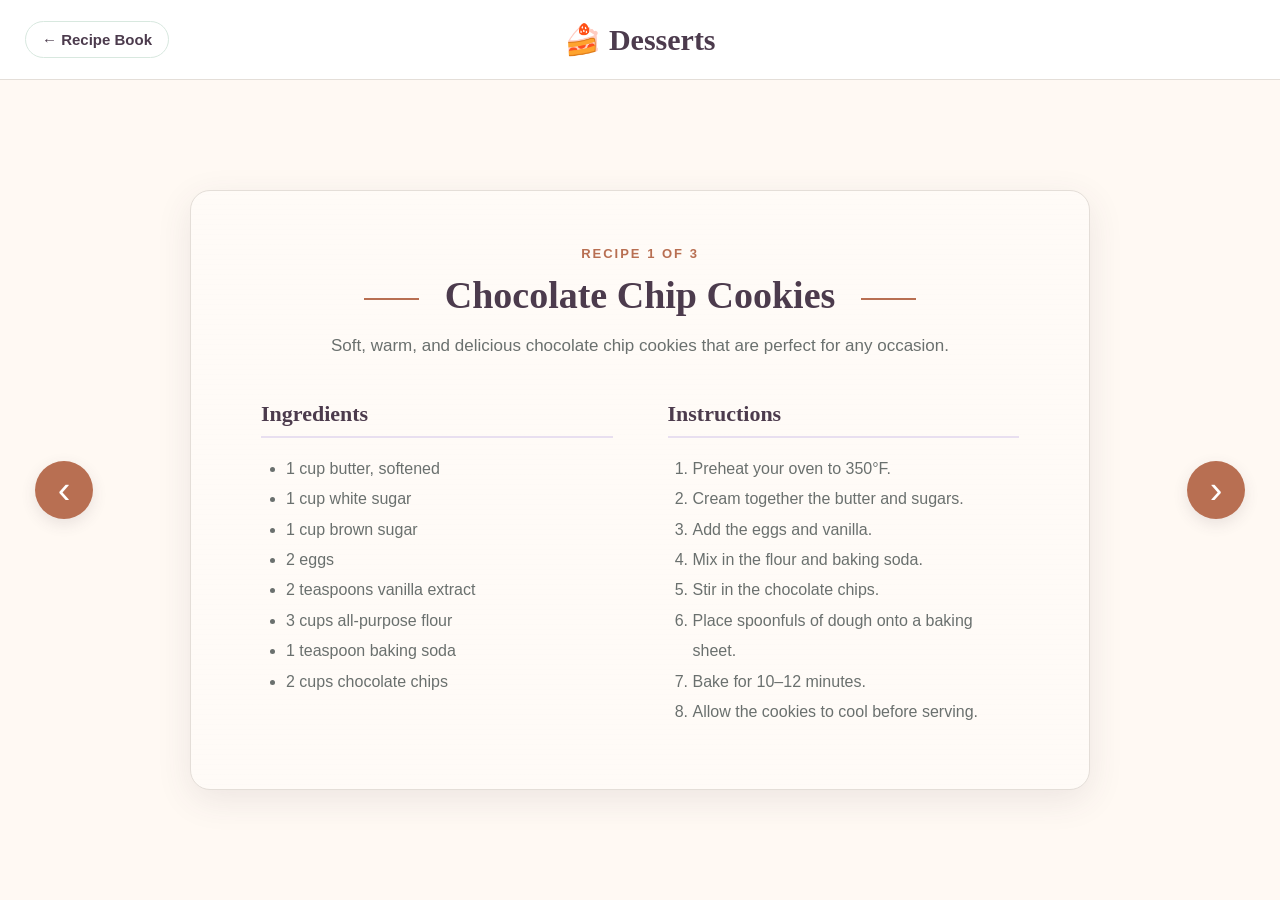
==== desserts.html @ e3890af0 "Add files via upload Initial upload" ====
<!DOCTYPE html>
<html lang="en">
<head>
    <meta charset="UTF-8">
    <meta name="viewport" content="width=device-width, initial-scale=1.0">

    <title>Dessert Recipes</title>

    <link rel="stylesheet" href="style.css">
</head>

<body>

    <!-- Navigation -->
    <nav class="navbar">

        <a href="index.html" class="home-button">
            ← Recipe Book
        </a>

        <h1>🍰 Desserts</h1>

    </nav>


    <!-- Recipe Book -->
    <main class="recipe-container">

        <!-- Left Arrow -->
        <button class="page-arrow left-arrow" onclick="previousRecipe()">
            ‹
        </button>


        <!-- Recipe Page -->
        <article class="recipe-page">

            <div class="recipe-number" id="recipeNumber">
                Recipe 1 of 3
            </div>

            <h2 id="recipeTitle">
                Chocolate Chip Cookies
            </h2>

            <p class="description" id="recipeDescription">
                Soft, warm, and delicious chocolate chip cookies
                that are perfect for any occasion.
            </p>


            <div class="recipe-content">

                <!-- Ingredients -->
                <section>

                    <h3>Ingredients</h3>

                    <ul id="ingredients">
                        <li>1 cup butter, softened</li>
                        <li>1 cup white sugar</li>
                        <li>1 cup brown sugar</li>
                        <li>2 eggs</li>
                        <li>2 teaspoons vanilla extract</li>
                        <li>3 cups all-purpose flour</li>
                        <li>1 teaspoon baking soda</li>
                        <li>2 cups chocolate chips</li>
                    </ul>

                </section>


                <!-- Instructions -->
                <section>

                    <h3>Instructions</h3>

                    <ol id="instructions">
                        <li>Preheat your oven to 350°F.</li>
                        <li>Cream together the butter and sugars.</li>
                        <li>Add the eggs and vanilla.</li>
                        <li>Mix in the flour and baking soda.</li>
                        <li>Stir in the chocolate chips.</li>
                        <li>Place spoonfuls of dough onto a baking sheet.</li>
                        <li>Bake for 10–12 minutes.</li>
                        <li>Allow the cookies to cool before serving.</li>
                    </ol>

                </section>

            </div>

        </article>


        <!-- Right Arrow -->
        <button class="page-arrow right-arrow" onclick="nextRecipe()">
            ›
        </button>

    </main>


    <!-- JavaScript -->
    <script>

        const recipes = [

            {
                title: "Chocolate Chip Cookies",

                description:
                    "Soft, warm, and delicious chocolate chip cookies that are perfect for any occasion.",

                ingredients: [
                    "1 cup butter, softened",
                    "1 cup white sugar",
                    "1 cup brown sugar",
                    "2 eggs",
                    "2 teaspoons vanilla extract",
                    "3 cups all-purpose flour",
                    "1 teaspoon baking soda",
                    "2 cups chocolate chips"
                ],

                instructions: [
                    "Preheat your oven to 350°F.",
                    "Cream together the butter and sugars.",
                    "Add the eggs and vanilla.",
                    "Mix in the flour and baking soda.",
                    "Stir in the chocolate chips.",
                    "Place spoonfuls of dough onto a baking sheet.",
                    "Bake for 10–12 minutes.",
                    "Allow the cookies to cool before serving."
                ]
            },


            {
                title: "Classic Cheesecake",

                description:
                    "A creamy cheesecake with a buttery biscuit crust.",

                ingredients: [
                    "2 cups graham cracker crumbs",
                    "½ cup melted butter",
                    "24 oz cream cheese",
                    "1 cup sugar",
                    "3 eggs",
                    "1 teaspoon vanilla extract",
                    "1 cup sour cream"
                ],

                instructions: [
                    "Preheat the oven to 325°F.",
                    "Mix the crumbs and melted butter.",
                    "Press the mixture into a cake pan.",
                    "Beat the cream cheese and sugar together.",
                    "Add the eggs and vanilla.",
                    "Mix in the sour cream.",
                    "Pour the filling over the crust.",
                    "Bake for 55–60 minutes.",
                    "Cool completely before serving."
                ]
            },


            {
                title: "Strawberry Shortcake",

                description:
                    "Sweet strawberries, fluffy whipped cream, and soft shortcake come together in this classic dessert.",

                ingredients: [
                    "2 cups strawberries",
                    "¼ cup sugar",
                    "2 cups flour",
                    "¼ cup sugar",
                    "1 tablespoon baking powder",
                    "½ cup butter",
                    "¾ cup milk",
                    "1 cup whipped cream"
                ],

                instructions: [
                    "Slice the strawberries.",
                    "Mix them with sugar and set aside.",
                    "Mix the flour, sugar, and baking powder.",
                    "Cut in the butter.",
                    "Add the milk and mix gently.",
                    "Bake at 425°F for about 15 minutes.",
                    "Allow the shortcakes to cool.",
                    "Top with strawberries and whipped cream."
                ]
            }

        ];


        let currentRecipe = 0;


        function displayRecipe() {

            const recipe = recipes[currentRecipe];


            // Change recipe number
            document.getElementById("recipeNumber").textContent =
                `Recipe ${currentRecipe + 1} of ${recipes.length}`;


            // Change title
            document.getElementById("recipeTitle").textContent =
                recipe.title;


            // Change description
            document.getElementById("recipeDescription").textContent =
                recipe.description;


            // Change ingredients
            const ingredientsList =
                document.getElementById("ingredients");

            ingredientsList.innerHTML = "";

            recipe.ingredients.forEach(function(ingredient) {

                const li = document.createElement("li");

                li.textContent = ingredient;

                ingredientsList.appendChild(li);

            });


            // Change instructions
            const instructionsList =
                document.getElementById("instructions");

            instructionsList.innerHTML = "";

            recipe.instructions.forEach(function(instruction) {

                const li = document.createElement("li");

                li.textContent = instruction;

                instructionsList.appendChild(li);

            });

        }


        function nextRecipe() {

            currentRecipe++;

            if (currentRecipe >= recipes.length) {
                currentRecipe = 0;
            }

            displayRecipe();

        }


        function previousRecipe() {

            currentRecipe--;

            if (currentRecipe < 0) {
                currentRecipe = recipes.length - 1;
            }

            displayRecipe();

        }

    </script>

</body>
</html>
---- style.css ----
* {
    box-sizing: border-box;
    margin: 0;
    padding: 0;
}

body {
    font-family: "Trebuchet MS", Arial, sans-serif;
    background-color: #FFF9F3;
    color: #4C3B4D;
    min-height: 100vh;
    display: flex;
    flex-direction: column;
}

/* -------- HEADER-------*/

header {
    text-align: center;
    background-color: #E8DFF0;
    color: #4C3B4D;
    padding: 55px 20px;
}

header h1 {
    font-family: Georgia, "Times New Roman", serif;
    font-size: 48px;
    font-weight: 600;
    margin-bottom: 12px;
}

header p {
    font-size: 18px;
    color: #6A706E;
}

/* ----------MAIN----------*/

main {
    flex: 1;
    padding: 60px 20px;
}

/* ---------SECTION DIVIDER-----*/

.section-divider {
    width: 70px;
    height: 3px;
    background-color: #B86F52;
    border-radius: 10px;
    margin: 25px auto 40px;
}

/* -------------CATEGORY CONTAINERS---------*/

.categories {
    max-width: 950px;
    margin: auto;
    display: grid;
    grid-template-columns: 1fr 1fr;
    gap: 24px;
}

.category {
    background-color: #FFFFFF;
    min-height: 210px;
    padding: 32px;

    border: 1px solid #E4DED8;
    border-radius: 18px;

    display: flex;
    align-items: center;
    justify-content: space-between;

    box-shadow: 0 6px 20px rgba(76, 59, 77, 0.08);

    transition:
        transform 0.25s ease,
        box-shadow 0.25s ease;
}

/* Card hover */

.category:hover {
    transform: translateY(-5px);
    box-shadow: 0 12px 28px rgba(76, 59, 77, 0.13);
}

/* Text ON HOME */

.category-text {
    max-width: 72%;
}

.category h2 {
    font-family: Georgia, "Times New Roman", serif;
    font-size: 28px;
    font-weight: 600;
    color: #4C3B4D;
    margin-bottom: 10px;
}

.category p {
    font-size: 16px;
    line-height: 1.6;
    color: #6A706E;
}

/* ---------------CIRCLE BUTTON------ */

.circle-button {
    width: 64px;
    height: 64px;

    background-color: #B86F52;
    color: #FFFFFF;

    border: none;
    border-radius: 50%;

    display: flex;
    align-items: center;
    justify-content: center;

    text-decoration: none;
    font-size: 28px;
    font-weight: bold;

    flex-shrink: 0;

    transition:
        transform 0.25s ease,
        background-color 0.25s ease,
        box-shadow 0.25s ease;
}

.circle-button:hover {
    background-color: #4C3B4D;
    transform: scale(1.08);
    box-shadow: 0 6px 15px rgba(76, 59, 77, 0.18);
}

.circle-button:active {
    transform: scale(0.95);
}

/* -----------FOOTER ON INDEX------ */

footer {
    text-align: center;
    background-color: #D8E8DF;
    color: #4C3B4D;
    padding: 22px;
    font-size: 14px;
}

/* -------------DESSERT RECIPE BOOK------ */

.navbar {
    height: 80px;

    background-color: #FFFFFF;
    color: #4C3B4D;

    display: flex;
    align-items: center;
    justify-content: center;

    position: relative;

    border-bottom: 1px solid #E4DED8;
}

.navbar h1 {
    font-family: Georgia, "Times New Roman", serif;
    font-size: 30px;
    font-weight: 600;
}

/* --------------HOME BUTTON-----------*/

.home-button {
    position: absolute;
    left: 25px;

    color: #4C3B4D;
    text-decoration: none;

    font-size: 15px;
    font-weight: 600;

    padding: 9px 16px;

    border: 1px solid #D8E8DF;
    border-radius: 20px;

    transition:
        background-color 0.2s ease,
        color 0.2s ease;
}

.home-button:hover {
    background-color: #D8E8DF;
    color: #4C3B4D;
}

/* ---------RECIPE AREA---------------*/

.recipe-container {
    min-height: calc(100vh - 80px);

    display: flex;
    align-items: center;
    justify-content: center;

    position: relative;

    padding: 50px 120px;
}

/* ------------RECIPE PAGE----------- */

.recipe-page {
    background-color: #FFF9F3;

    width: 100%;
    max-width: 900px;
    min-height: 600px;

    padding: 55px 70px;

    border: 1px solid #E4DED8;
    border-radius: 20px;

    box-shadow:
        0 10px 35px rgba(76, 59, 77, 0.10);

    /* Subtle paper texture */
    background-image:
        linear-gradient(
            rgba(255, 255, 255, 0.35),
            rgba(255, 255, 255, 0.35)
        ),
        repeating-linear-gradient(
            0deg,
            transparent,
            transparent 4px,
            rgba(76, 59, 77, 0.018) 5px
        );
}

/* ------------RECIPE NUMBER----------- */

.recipe-number {
    text-align: center;

    color: #B86F52;

    font-size: 13px;
    font-weight: bold;

    text-transform: uppercase;
    letter-spacing: 2px;

    margin-bottom: 12px;
}

/* -------------- RECIPE TITLE------- */

.recipe-page h2 {
    text-align: center;

    font-family: Georgia, "Times New Roman", serif;

    color: #4C3B4D;

    font-size: 38px;
    font-weight: 600;

    margin-bottom: 15px;
}

/* Heading divider */

.recipe-page h2::before,
.recipe-page h2::after {
    content: "";

    display: inline-block;

    width: 55px;
    height: 2px;

    background-color: #B86F52;

    vertical-align: middle;

    margin: 0 16px;
}

/* -------DESCRIPTION--------- */

.description {
    text-align: center;

    color: #6A706E;

    font-size: 17px;
    line-height: 1.7;

    max-width: 650px;

    margin: 0 auto 40px;
}

/* --------INGREDIENTS / INSTRUCTIONS----------*/

.recipe-content {
    display: grid;
    grid-template-columns: 1fr 1fr;
    gap: 55px;
}

.recipe-content h3 {
    color: #4C3B4D;

    font-family: Georgia, "Times New Roman", serif;

    font-size: 22px;
    font-weight: 600;

    margin-bottom: 16px;

    border-bottom: 2px solid #E8DFF0;

    padding-bottom: 9px;
}

.recipe-content ul,
.recipe-content ol {
    padding-left: 25px;

    color: #6A706E;

    font-size: 16px;
    line-height: 1.9;
}

/* ================================
   CIRCLE ARROWS
================================ */

.page-arrow {
    width: 58px;
    height: 58px;

    background-color: #B86F52;
    color: #FFFFFF;

    border: none;
    border-radius: 50%;

    font-size: 38px;

    display: flex;
    align-items: center;
    justify-content: center;

    line-height: 1;

    position: absolute;

    top: 50%;

    transform: translateY(-50%);

    cursor: pointer;

    z-index: 5;

    box-shadow: 0 5px 15px rgba(76, 59, 77, 0.12);

    transition:
        background-color 0.25s ease,
        transform 0.25s ease,
        box-shadow 0.25s ease;
}

.left-arrow {
    left: 35px;
}

.right-arrow {
    right: 35px;
}

.page-arrow:hover {
    background-color: #4C3B4D;

    transform:
        translateY(-50%)
        scale(1.08);

    box-shadow: 0 8px 20px rgba(76, 59, 77, 0.18);
}

/* ================================
   MOBILE
================================ */

@media (max-width: 800px) {

    .navbar {
        height: 70px;
    }

    .navbar h1 {
        font-size: 24px;
    }

    .home-button {
        font-size: 13px;
        left: 10px;
        padding: 7px 11px;
    }

    .recipe-container {
        padding: 30px 55px;
    }

    .recipe-page {
        padding: 40px 25px;
    }

    .recipe-page h2 {
        font-size: 30px;
    }

    .recipe-content {
        grid-template-columns: 1fr;
        gap: 30px;
    }

    .page-arrow {
        width: 48px;
        height: 48px;
        font-size: 32px;
    }

    .left-arrow {
        left: 6px;
    }

    .right-arrow {
        right: 6px;
    }
}

@media (max-width: 650px) {

    header {
        padding: 40px 20px;
    }

    header h1 {
        font-size: 36px;
    }

    .categories {
        grid-template-columns: 1fr;
    }

    .category {
        min-height: 180px;
        padding: 25px;
    }

    .category h2 {
        font-size: 25px;
    }

    .circle-button {
        width: 55px;
        height: 55px;
        font-size: 24px;
    }

    /* Hide heading lines on small screens */
    .recipe-page h2::before,
    .recipe-page h2::after {
        display: none;
    }
}
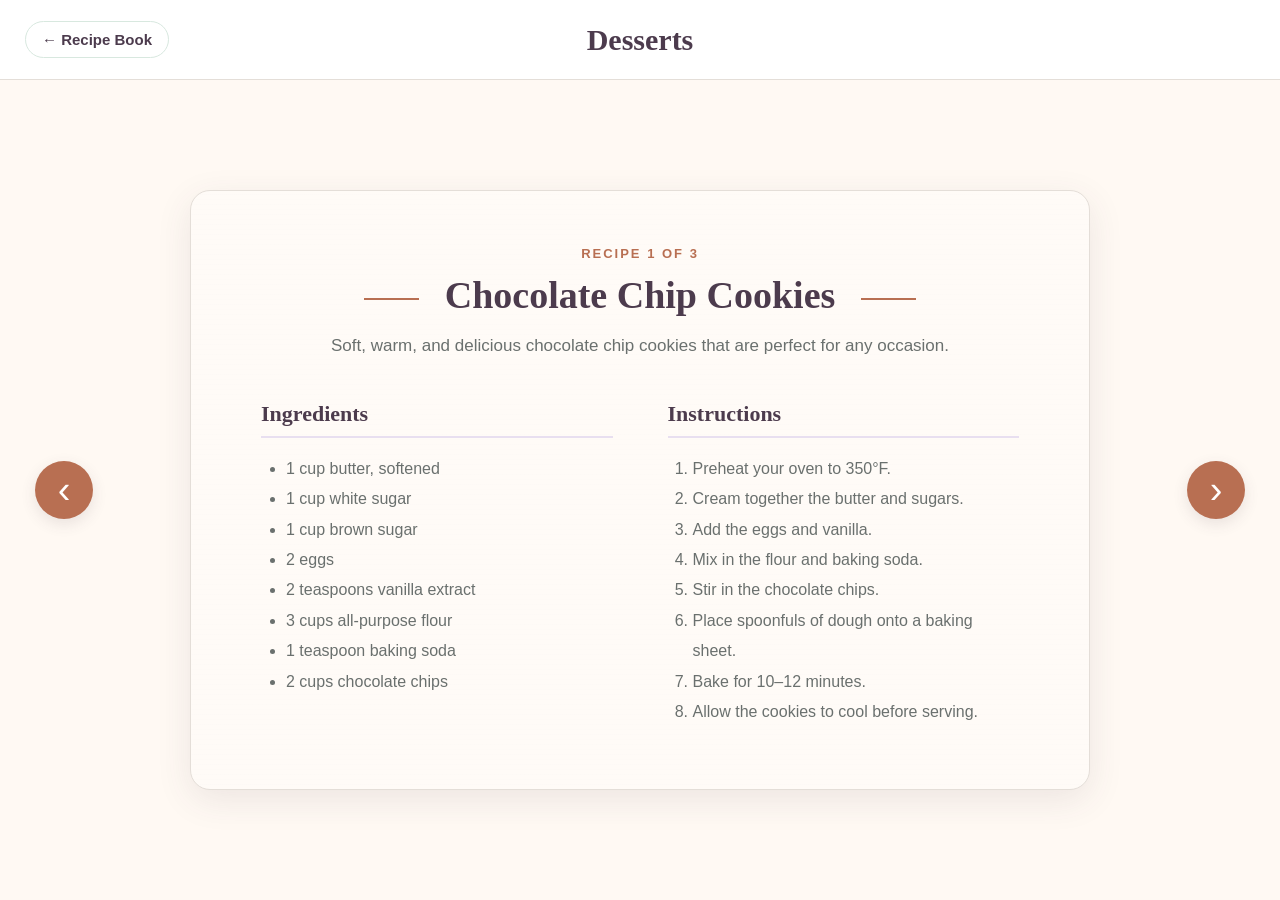
==== commit 3db4f7d1: "dessert recipes HTML structure design change" ====
--- a/desserts.html
+++ b/desserts.html
@@ -18,7 +18,7 @@
             ← Recipe Book
         </a>
 
-        <h1>🍰 Desserts</h1>
+        <h1>Desserts</h1>
 
     </nav>
 
@@ -285,4 +285,4 @@
     </script>
 
 </body>
-</html>+</html>
